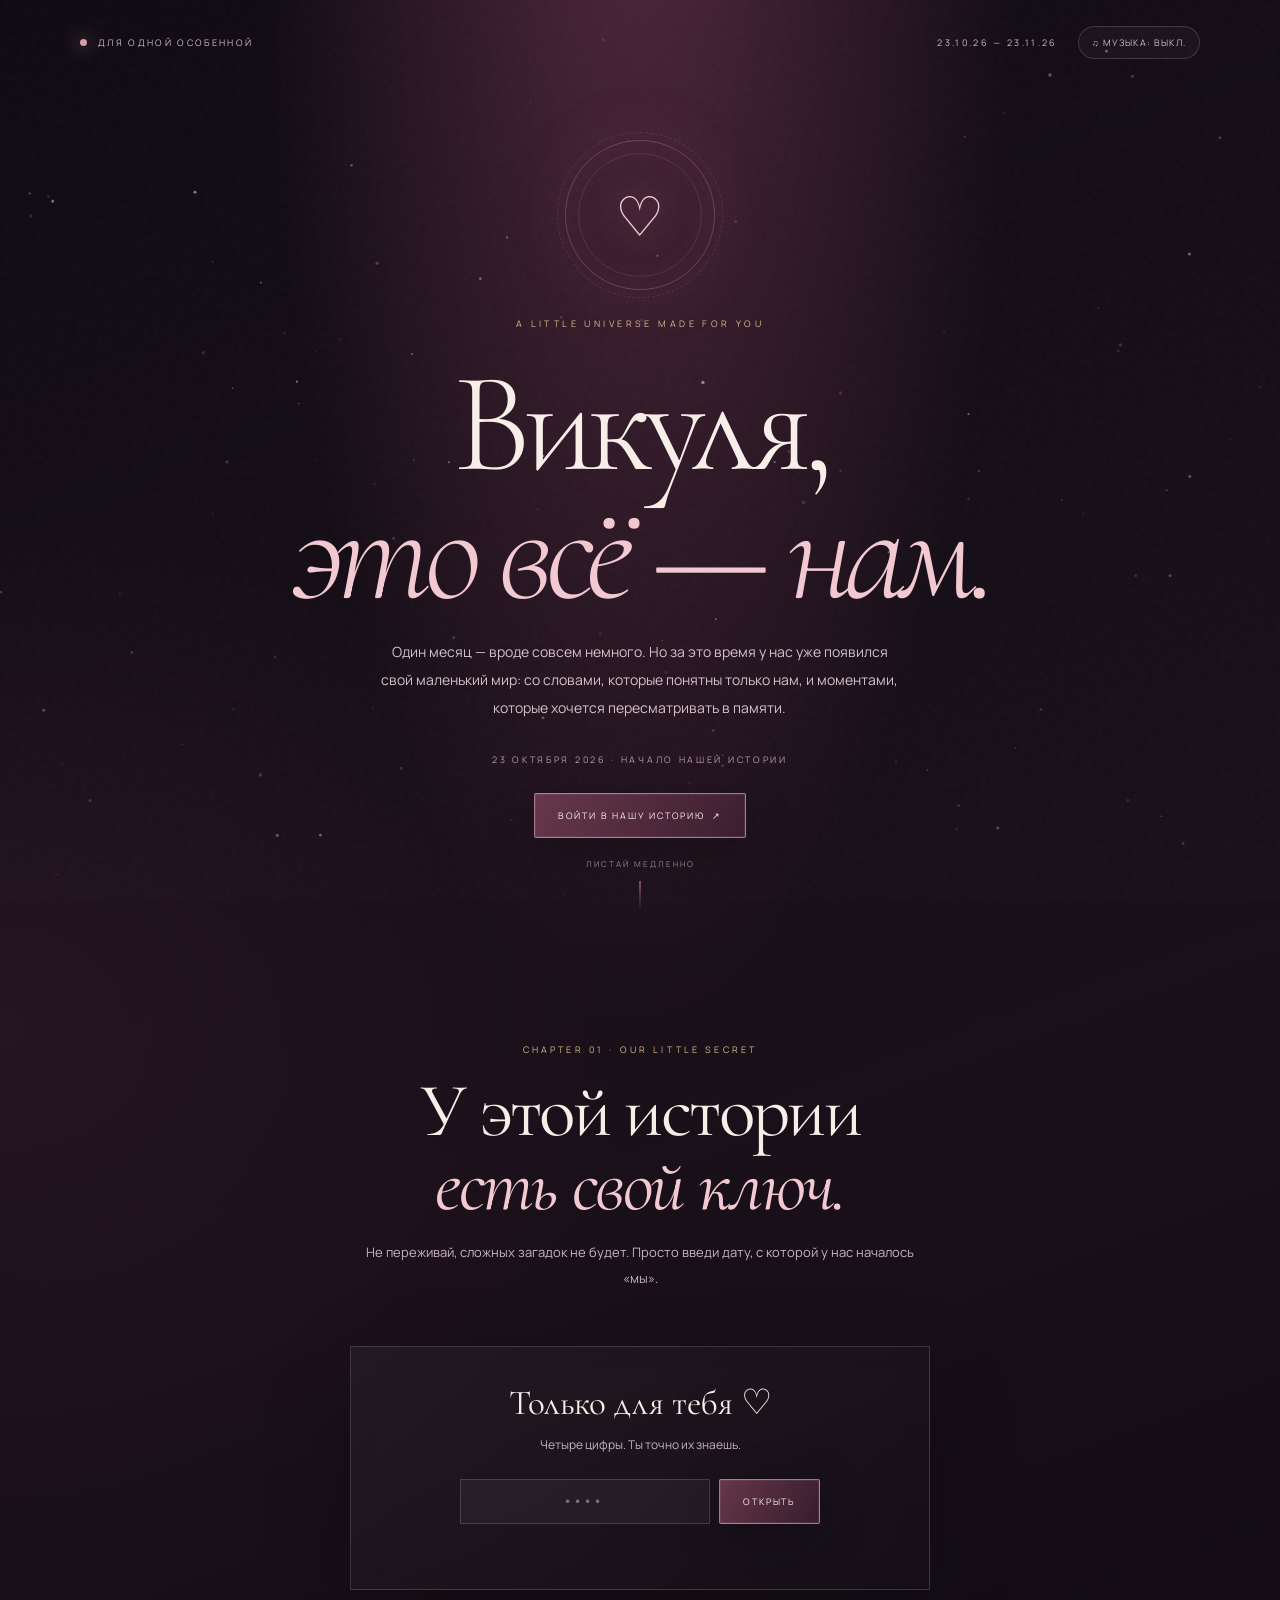
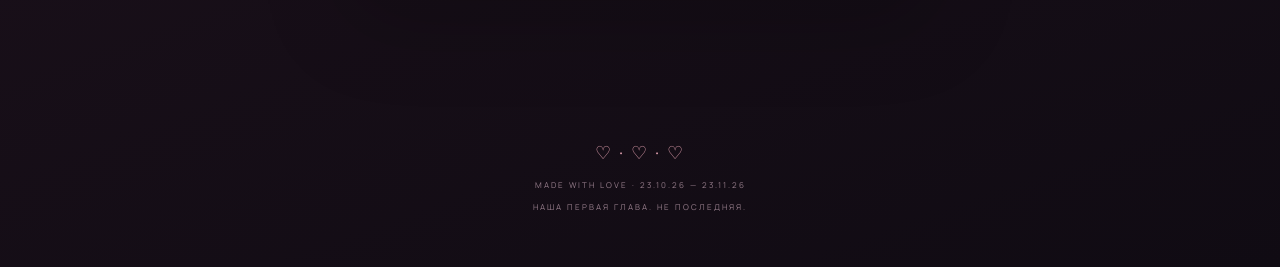
==== vikula/index.html @ 2ef0b01c "Publish Vikula romantic site" ====
<!doctype html>
<html lang="ru">
<head>
<meta charset="utf-8">
<meta name="viewport" content="width=device-width,initial-scale=1,viewport-fit=cover">
<meta name="theme-color" content="#100b13">
<meta name="description" content="Маленькая вселенная для Викулы. Наша первая глава — 23.10.26–23.11.26.">
<title>Викуля — наша маленькая вселенная</title>
<style>
@import url('https://fonts.googleapis.com/css2?family=Cormorant+Garamond:wght@300;400;500;600;700&family=Manrope:wght@300;400;500;600&family=Great+Vibes&display=swap');
:root{--night:#100b13;--night2:#1b101b;--wine:#57283b;--rose:#d99aa9;--blush:#f2c9d0;--cream:#f7eee8;--gold:#d9b98d;--muted:#c3aeb8;--line:rgba(247,238,232,.16);--serif:'Cormorant Garamond',Georgia,serif;--sans:'Manrope',sans-serif}
*{box-sizing:border-box}html{scroll-behavior:smooth;background:var(--night)}body{margin:0;color:var(--cream);font-family:var(--sans);background:radial-gradient(ellipse at 50% -10%,#51283c 0%,transparent 42%),radial-gradient(ellipse at 0% 55%,#251421 0%,transparent 35%),linear-gradient(160deg,#100b13,#1a101a 60%,#100b13);overflow-x:hidden}button{font:inherit;color:inherit}button:focus-visible,a:focus-visible{outline:2px solid var(--gold);outline-offset:5px}::selection{background:#a65d78;color:white}
#sky{position:fixed;inset:0;z-index:0;pointer-events:none;opacity:.8}.grain{position:fixed;inset:0;z-index:1;pointer-events:none;opacity:.07;background-image:url("data:image/svg+xml,%3Csvg viewBox='0 0 180 180' xmlns='http://www.w3.org/2000/svg'%3E%3Cfilter id='n'%3E%3CfeTurbulence type='fractalNoise' baseFrequency='.9' numOctaves='3' stitchTiles='stitch'/%3E%3C/filter%3E%3Crect width='100%25' height='100%25' filter='url(%23n)' opacity='.35'/%3E%3C/svg%3E")}
main,header,footer{position:relative;z-index:2}.shell{width:min(1120px,calc(100% - 42px));margin:auto}.nav{display:flex;align-items:center;justify-content:space-between;padding:26px 0;color:#d4bbc5;font-size:9px;letter-spacing:.26em;text-transform:uppercase}.brand{display:flex;align-items:center;gap:11px}.brand i{display:block;width:7px;height:7px;border-radius:50%;background:var(--rose);box-shadow:0 0 18px var(--rose)}.navright{display:flex;gap:20px;align-items:center}.sound{border:1px solid var(--line);background:#ffffff08;border-radius:30px;padding:9px 13px;font-size:9px;letter-spacing:.13em;text-transform:uppercase;cursor:pointer}
.hero{min-height:calc(100svh - 76px);display:grid;place-items:center;text-align:center;padding:55px 0 95px;position:relative}.hero-inner{max-width:850px}.overline{font-size:9px;letter-spacing:.38em;text-transform:uppercase;color:var(--gold)}h1,h2,h3,p{margin-top:0}.hero h1{font:300 clamp(64px,12vw,142px)/.78 var(--serif);letter-spacing:-.055em;margin:39px 0 30px}.hero h1 span{display:block;color:var(--blush);font-style:italic;margin-top:17px}.hero-copy{max-width:520px;margin:0 auto;color:#d5c1c8;font-size:14px;line-height:2}.hero-date{margin:31px 0 27px;color:#b99aa8;font-size:9px;letter-spacing:.3em}.cta{border:1px solid #d9a8b8a6;background:linear-gradient(120deg,#8d4b63a8,#482437a8);padding:15px 23px;text-transform:uppercase;font-size:9px;letter-spacing:.2em;cursor:pointer;transition:.35s;box-shadow:0 12px 45px #0004}.cta:hover{transform:translateY(-3px);box-shadow:0 18px 55px #0007;border-color:var(--blush)}.scrollhint{position:absolute;bottom:22px;left:50%;transform:translateX(-50%);font-size:8px;letter-spacing:.25em;color:#997d8a;text-transform:uppercase}.scrollhint:after{content:"";display:block;width:1px;height:30px;margin:12px auto 0;background:linear-gradient(var(--rose),transparent)}
.ornament{width:150px;height:150px;border:1px solid #d99aa94d;border-radius:50%;margin:0 auto 27px;display:grid;place-items:center;position:relative;box-shadow:0 0 70px #b65d7b18,inset 0 0 35px #b65d7b12}.ornament:before,.ornament:after{content:"";position:absolute;border:1px solid #d99aa927;border-radius:50%}.ornament:before{inset:12px}.ornament:after{inset:-9px;border-style:dashed;animation:spin 60s linear infinite}.bigheart{font-size:55px;color:var(--blush);text-shadow:0 0 28px #df91ad99;animation:beat 2.8s ease-in-out infinite}
section.content{padding:110px 0;scroll-margin-top:25px}.section-head{text-align:center;max-width:720px;margin:0 auto 55px}.kicker{color:var(--gold);font-size:9px;letter-spacing:.35em;text-transform:uppercase}.section-head h2{font:400 clamp(43px,7vw,76px)/.98 var(--serif);letter-spacing:-.035em;margin:18px 0}.section-head h2 em{color:var(--blush)}.section-head p{color:#c9b4be;font-size:13px;line-height:1.95;max-width:560px;margin:0 auto}
.lockbox{max-width:580px;margin:auto;text-align:center;padding:35px;border:1px solid var(--line);background:linear-gradient(140deg,#ffffff0a,#ffffff02);box-shadow:0 30px 90px #0003;backdrop-filter:blur(12px)}.lockbox h3{font:400 35px var(--serif);margin:0 0 10px}.lockbox p{font-size:12px;line-height:1.8;color:#c6b2bc}.passrow{display:flex;gap:9px;max-width:360px;margin:23px auto 0}.passrow input{min-width:0;flex:1;background:#ffffff0a;border:1px solid var(--line);padding:14px;color:white;text-align:center;letter-spacing:.4em;outline:none}.passrow input:focus{border-color:var(--rose)}.error{color:#f0a8b7;font-size:11px;min-height:18px;margin-top:12px}
.hidden-content{display:none}.hidden-content.show{display:block;animation:fadeup .9s both}
.timeline{max-width:820px;margin:auto;position:relative}.timeline:before{content:"";position:absolute;top:5px;bottom:5px;left:50%;width:1px;background:linear-gradient(transparent,#bd8298aa,#d9b98d88,transparent)}.event{width:50%;padding:0 44px 48px 0;position:relative}.event:nth-child(even){margin-left:50%;padding:0 0 48px 44px}.event:after{content:"";position:absolute;right:-5px;top:8px;width:9px;height:9px;border-radius:50%;background:var(--blush);box-shadow:0 0 17px #e9a4bd}.event:nth-child(even):after{right:auto;left:-4px}.eventcard{border:1px solid var(--line);padding:25px 27px;background:linear-gradient(140deg,#ffffff0c,#ffffff03);transition:.35s}.eventcard:hover{transform:translateY(-4px);border-color:#d99aa96b;background:#ffffff0d}.date{font-size:8px;letter-spacing:.24em;color:var(--gold);text-transform:uppercase}.event h3{font:400 30px/1.05 var(--serif);margin:13px 0 9px}.event p{font-size:12px;line-height:1.85;color:#c9b7c0;margin:0}.tag{display:inline-block;margin-top:15px;color:#e3b9c5;font-size:8px;letter-spacing:.15em;text-transform:uppercase}
.quote{max-width:760px;text-align:center;margin:25px auto 0;padding:38px 20px;border-top:1px solid var(--line);border-bottom:1px solid var(--line);font:italic clamp(28px,4.4vw,46px)/1.15 var(--serif);color:var(--blush)}.quote small{display:block;font:8px var(--sans);letter-spacing:.23em;text-transform:uppercase;color:#ad91a0;margin-top:17px}

.reasons{display:grid;grid-template-columns:repeat(3,1fr);gap:13px;max-width:900px;margin:auto}.reason{padding:25px 22px;border:1px solid var(--line);background:#ffffff06;min-height:175px;transition:.35s}.reason:hover{transform:translateY(-5px);background:#ffffff0d;border-color:#d99aa96b}.reason .num{font:italic 30px var(--serif);color:var(--gold)}.reason h3{font:400 25px var(--serif);margin:12px 0 7px}.reason p{font-size:11px;line-height:1.8;color:#c6b2bc;margin:0}
/* Cinematic letter scene */
.letter-wrap{max-width:760px;margin:0 auto}
.letter-actions.reveal-control{margin:0 auto 28px}
.letter{position:relative;width:100%;background:linear-gradient(145deg,#fff8f0 0%,#f5e9e2 55%,#ead8d2 100%);color:#46333a;padding:clamp(28px,6vw,62px);box-shadow:0 24px 70px #0005,0 3px 12px #fff8 inset;opacity:0;visibility:hidden;max-height:0;overflow:hidden;transform:translateY(28px) scale(.985);transform-origin:50% 0;transition:opacity .55s ease,transform .8s cubic-bezier(.16,1,.3,1),max-height .9s cubic-bezier(.2,.8,.2,1),visibility 0s linear .9s}
.letter:before{content:"";position:absolute;inset:11px;border:1px solid #95677645;pointer-events:none}
.letter:after{content:"♡";position:absolute;right:34px;top:24px;color:#b77d8b33;font:34px var(--serif)}
.letter.revealed{opacity:1;visibility:visible;transform:translateY(0) scale(1);max-height:1200px;transition:opacity .65s ease .05s,transform .85s cubic-bezier(.16,1,.3,1),max-height .9s cubic-bezier(.2,.8,.2,1),visibility 0s}
.letter .to{font-size:9px;letter-spacing:.2em;text-transform:uppercase;color:#936275}
.letter p{font:18px/1.85 var(--serif);margin:22px 0}
.signature{font:42px 'Great Vibes',cursive;color:#97566b;margin-top:28px}
.letter-actions{text-align:center;margin-top:30px}
@media(max-width:600px){.letter{padding:30px 24px}.letter p{font-size:16px;line-height:1.75}.signature{font-size:36px}}
@media(prefers-reduced-motion:reduce){.letter{transition:none;transform:none}.letter.revealed{transform:none}}
.footer{text-align:center;padding:40px 20px 55px;color:#967d8b;font-size:8px;letter-spacing:.25em;text-transform:uppercase}.footer .heartline{font-size:18px;color:var(--rose);display:block;margin-bottom:15px}
#toast{position:fixed;left:50%;bottom:25px;transform:translate(-50%,20px);background:#2b1724;border:1px solid #d99aa955;color:#f6e5e8;padding:12px 18px;font-size:11px;opacity:0;transition:.4s;z-index:10;pointer-events:none}#toast.show{opacity:1;transform:translate(-50%,0)}
@keyframes beat{50%{transform:scale(1.12)}}@keyframes spin{to{transform:rotate(360deg)}}@keyframes fadeup{from{opacity:0;transform:translateY(22px)}to{opacity:1;transform:none}}@keyframes float{to{transform:translateY(-110vh) rotate(25deg);opacity:0}}
@media(max-width:700px){.shell{width:calc(100% - 30px)}.nav{padding:20px 0;font-size:8px}.navright{gap:8px}.hero{min-height:calc(93svh - 60px);padding:35px 0 80px}.hero h1{font-size:clamp(62px,17vw,100px)}.hero-copy{font-size:12px}.ornament{width:125px;height:125px}.bigheart{font-size:45px}section.content{padding:78px 0}.section-head{margin-bottom:37px}.timeline:before{left:8px}.event,.event:nth-child(even){width:100%;margin:0;padding:0 0 25px 32px}.event:after,.event:nth-child(even):after{left:4px;right:auto}.eventcard{padding:21px}.reasons{grid-template-columns:1fr 1fr}.reason{min-height:160px;padding:19px}.passrow{flex-direction:column}.passrow .cta{width:100%}.lockbox{padding:28px 18px}.letter{width:94%;padding:27px 24px}.letter p{font-size:16px;line-height:1.72}.letter.revealed{max-height:1100px}}
@media(max-width:420px){.reasons{grid-template-columns:1fr}.reason{min-height:0}.navright .date-label{display:none}}
@media(prefers-reduced-motion:reduce){*,*:before,*:after{animation:none!important;scroll-behavior:auto!important;transition:none!important}}

/* Premium motion system */
.cta {
  position: relative;
  isolation: isolate;
  overflow: hidden;
  border-radius: 2px;
  box-shadow: 0 12px 45px #0004, 0 0 0 1px #d9a8b81a inset;
}
.cta:before {
  content: "";
  position: absolute;
  z-index: -1;
  inset: -30% auto -30% -45%;
  width: 34%;
  transform: skewX(-22deg);
  background: linear-gradient(90deg, transparent, #fff5, transparent);
  transition: left .8s cubic-bezier(.2,.7,.2,1);
}
.cta:hover:before { left: 125%; }
.cta:active { transform: translateY(0) scale(.975); }

.will-reveal {
  opacity: 0;
  filter: blur(9px);
  transform: translate3d(0, 27px, 0);
  transition:
    opacity .8s ease,
    filter .9s ease,
    transform .9s cubic-bezier(.2,.75,.2,1);
  transition-delay: var(--reveal-delay, 0ms);
}
.will-reveal.is-visible {
  opacity: 1;
  filter: blur(0);
  transform: translate3d(0,0,0);
}
.event:nth-child(even).will-reveal { transform: translate3d(22px,27px,0); }
.event:nth-child(odd).will-reveal { transform: translate3d(-22px,27px,0); }
.event.is-visible { transform: translate3d(0,0,0) !important; }

.letter-wrap {
  position: relative;
  isolation: isolate;
  perspective: 1500px;
  padding: 18px 0 12px;
}
.letter-aura {
  position: absolute;
  z-index: -1;
  inset: 8% 10%;
  border-radius: 50%;
  background: radial-gradient(ellipse, #e6a7bd38 0%, #b66c8830 38%, transparent 72%);
  filter: blur(38px);
  opacity: 0;
  transform: scale(.72);
  transition: opacity 1.2s ease, transform 1.6s cubic-bezier(.16,1,.3,1);
  pointer-events: none;
}
.letter-wrap:has(.letter.revealed) .letter-aura {
  opacity: 1;
  transform: scale(1.12);
}
.letter {
  position: relative;
  z-index: 1;
  width: 100%;
  max-height: 0;
  padding: 0 clamp(25px, 6vw, 62px);
  margin: 0 auto;
  overflow: hidden;
  visibility: hidden;
  opacity: 0;
  border: 1px solid #fff9;
  background:
    radial-gradient(ellipse at 12% 5%, #fffefa 0%, transparent 42%),
    linear-gradient(145deg, #fffaf3 0%, #f6eae3 53%, #ead8d0 100%);
  color: #46333a;
  box-shadow:
    0 3px 8px #0002,
    0 18px 35px #0003,
    0 42px 90px #0005,
    0 1px 0 #fff inset,
    0 -2px 8px #9b6b7012 inset;
  transform: translate3d(0,58px,-100px) rotateX(11deg) scale(.92);
  transform-origin: 50% 0%;
  transition:
    max-height 1.25s cubic-bezier(.2,.75,.2,1),
    padding .9s cubic-bezier(.2,.75,.2,1),
    opacity .85s ease,
    transform 1.35s cubic-bezier(.16,1,.3,1),
    visibility 0s linear 1.3s;
  will-change: transform, opacity;
}
.letter.revealed {
  max-height: 1800px;
  padding: clamp(30px, 6vw, 62px);
  visibility: visible;
  opacity: 1;
  transform: translate3d(0,0,0) rotateX(0) scale(1);
  transition:
    max-height 1.35s cubic-bezier(.2,.75,.2,1) .2s,
    padding .9s cubic-bezier(.2,.75,.2,1) .2s,
    opacity .85s ease .12s,
    transform 1.35s cubic-bezier(.16,1,.3,1),
    visibility 0s;
}
.letter:before {
  inset: 12px;
  border: 1px solid #95677642;
  box-shadow: 0 0 0 4px #fff3 inset;
}
.letter:after {
  right: 30px;
  top: 22px;
  color: #b77d8b2b;
  font-size: 38px;
}
.letter .letter-line {
  opacity: 0;
  filter: blur(7px);
  transform: translate3d(0,17px,0);
}
.letter.revealed .letter-line {
  animation: letterLineIn .85s cubic-bezier(.2,.7,.2,1) forwards;
}
.letter.revealed .to { animation-delay: .72s; }
.letter.revealed p:nth-of-type(1) { animation-delay: 1.08s; }
.letter.revealed p:nth-of-type(2) { animation-delay: 1.48s; }
.letter.revealed p:nth-of-type(3) { animation-delay: 1.9s; }
.letter.revealed .signature {
  animation: signatureIn 1.15s cubic-bezier(.16,1,.3,1) 2.45s forwards;
  transform-origin: 0 50%;
}
.letter .to {
  display: block;
  position: relative;
  z-index: 1;
  color: #936275;
  font-size: 10px;
  letter-spacing: .22em;
}
.letter p {
  position: relative;
  z-index: 1;
  font-size: clamp(16px, 2vw, 19px);
  line-height: 1.9;
  overflow-wrap: anywhere;
}
.signature {
  position: relative;
  z-index: 1;
  display: inline-block;
  font-size: clamp(38px, 6vw, 48px);
}
.letter-spark {
  position: absolute;
  z-index: 3;
  left: var(--x);
  bottom: 8%;
  color: #f0c5d2;
  font-size: 13px;
  text-shadow: 0 0 12px #f4bfd4, 0 0 25px #d99aa9;
  pointer-events: none;
  animation: letterSparkRise var(--duration) ease-out var(--delay) both;
}
.celebration-particle {
  position: fixed;
  z-index: 20;
  pointer-events: none;
  color: #f1c4d1;
  font-size: 19px;
  text-shadow: 0 0 16px #e8a9bf;
  animation: celebrationRise var(--duration) ease-out forwards;
}
@keyframes letterLineIn {
  to { opacity: 1; filter: blur(0); transform: translate3d(0,0,0); }
}
@keyframes signatureIn {
  0% { opacity: 0; filter: blur(8px); transform: translate3d(0,14px,0) scale(.94); }
  70% { opacity: 1; filter: blur(0); transform: translate3d(0,-2px,0) scale(1.025); }
  100% { opacity: 1; filter: blur(0); transform: translate3d(0,0,0) scale(1); }
}
@keyframes letterSparkRise {
  0% { opacity: 0; transform: translate3d(0,15px,0) scale(.6) rotate(-15deg); }
  18% { opacity: .85; }
  100% { opacity: 0; transform: translate3d(var(--drift),-95px,0) scale(.25) rotate(30deg); }
}
@keyframes celebrationRise {
  0% { opacity: 0; transform: translate3d(0,0,0) scale(.6) rotate(0); }
  15% { opacity: 1; }
  100% { opacity: 0; transform: translate3d(var(--dx),calc(-1 * var(--rise)),0) scale(.25) rotate(100deg); }
}
#openLetter:disabled { cursor: default; opacity: .72; }

@media(max-width:700px) {
  .letter-wrap { width: 100%; padding: 12px 0; }
  .letter { transform: translate3d(0,35px,-50px) rotateX(7deg) scale(.97); }
  .letter.revealed { max-height: 2000px; }
  .letter p { line-height: 1.78; }
  .letter:after { right: 23px; top: 18px; }
  .will-reveal, .event:nth-child(even).will-reveal, .event:nth-child(odd).will-reveal {
    transform: translate3d(0,22px,0);
  }
}
@media(max-width:380px) {
  .letter.revealed { padding: 28px 21px; }
  .letter p { font-size: 15px; }
  .letter:before { inset: 8px; }
  .hero h1 { font-size: clamp(56px,16vw,72px); }
}
@media(prefers-reduced-motion:reduce) {
  .will-reveal, .will-reveal.is-visible {
    opacity: 1; filter: none; transform: none; transition: none;
  }
  .letter:not(.revealed) {
    max-height: 0; padding: 0 clamp(25px, 6vw, 62px);
    opacity: 0; visibility: hidden; transform: none; transition: none;
  }
  .letter.revealed {
    max-height: none; padding: clamp(28px,6vw,62px);
    opacity: 1; visibility: visible; filter: none;
    transform: none; transition: none; animation: none;
  }
  .letter .letter-line, .letter.revealed .letter-line {
    opacity: 1; filter: none; transform: none; animation: none;
  }
  .letter-aura { display: none; }
  .letter-spark, .celebration-particle { display: none; }
  .cta:before { display: none; }
}

</style>
</head>
<body>
<canvas id="sky" aria-hidden="true"></canvas><div class="grain"></div>
<header class="shell nav"><div class="brand"><i></i><span>для одной особенной</span></div><div class="navright"><span class="date-label">23.10.26 — 23.11.26</span><button class="sound" id="soundBtn" type="button" aria-label="Включить фоновую музыку">♫ музыка: выкл.</button></div></header>
<main>
<section class="shell hero" id="top">
 <div class="hero-inner">
  <div class="ornament"><div class="bigheart">♡</div></div>
  <div class="overline">a little universe made for you</div>
  <h1>Викуля,<span>это всё — нам.</span></h1>
  <p class="hero-copy">Один месяц — вроде совсем немного. Но за это время у нас уже появился свой маленький мир: со словами, которые понятны только нам, и моментами, которые хочется пересматривать в памяти.</p>
  <div class="hero-date">23 ОКТЯБРЯ 2026 · НАЧАЛО НАШЕЙ ИСТОРИИ</div>
  <button class="cta" onclick="document.querySelector('#secret').scrollIntoView({behavior:'smooth'})">Войти в нашу историю&nbsp; ↗</button>
 </div><div class="scrollhint">листай медленно</div>
</section>
<section class="shell content" id="secret">
 <div class="section-head"><div class="kicker">chapter 01 · our little secret</div><h2>У этой истории<br><em>есть свой ключ.</em></h2><p>Не переживай, сложных загадок не будет. Просто введи дату, с которой у нас началось «мы».</p></div>
 <div class="lockbox"><h3>Только для тебя ♡</h3><p>Четыре цифры. Ты точно их знаешь.</p><div class="passrow"><input id="pass" type="password" maxlength="4" inputmode="numeric" placeholder="••••" aria-label="Дата начала отношений"><button class="cta" id="unlock">Открыть</button></div><div class="error" id="error" aria-live="polite"></div></div>
</section>
<div class="hidden-content" id="story">
 <section class="shell content">
  <div class="section-head"><div class="kicker">chapter 02 · pieces of us</div><h2>Из чего складывается<br><em>наше «мы».</em></h2><p>Не только большие даты. Иногда самые любимые воспоминания — это одна фраза в чате, смешной случай или обычный вечер, который почему-то остаётся в голове.</p></div>
  <div class="timeline">
   <article class="event"><div class="eventcard"><div class="date">23 октября 2026</div><h3>Появилось «мы»</h3><p>День, с которого началась наша общая история. Теперь у этой даты есть особенное место — и у меня есть человек, которому хочется посвящать такие страницы.</p><span class="tag">the beginning ♡</span></div></article>
   <article class="event"><div class="eventcard"><div class="date">28 октября 2026</div><h3>«Я только за к тебе»</h3><p>Твои слова: «ты же знаешь что я только за к тебе». Короткое сообщение, а сколько в нём тепла. Я сохранил его не просто так.</p><span class="tag">a message to keep</span></div></article>
   <article class="event"><div class="eventcard"><div class="date">31 октября 2026</div><h3>Слова, которые греют</h3><p>«Потому что я люблю тебя и ты мне дорог». Есть сообщения, которые хочется перечитывать. Это — одно из них.</p><span class="tag">forever in my mind</span></div></article>
   <article class="event"><div class="eventcard"><div class="date">Наши дни</div><h3>Свой собственный язык</h3><p>«Магия», «бегу», «бебебе», «скип» и всякие приколы, которые без контекста вообще ничего не объяснят другим людям. Зато нам — всё понятно.</p><span class="tag">only we understand</span></div></article>
  </div>
  <div class="quote">«Потому что я люблю тебя и ты мне дорог»<small>31 октября · твои слова, которые я берегу</small></div>
 </section>
 <section class="shell content">
  <div class="section-head"><div class="kicker">chapter 04 · little things</div><h2>Что я хочу<br><em>запомнить.</em></h2><p>Не идеальную картинку, а тебя настоящую. Наши разговоры, наши приколы и то чувство, когда даже обычный день становится особенным.</p></div>
  <div class="reasons">
   <article class="reason"><div class="num">01</div><h3>Твой смех</h3><p>Особенно когда мы начинаем смеяться с какой-нибудь абсолютной ерунды.</p></article>
   <article class="reason"><div class="num">02</div><h3>Наши словечки</h3><p>Маленький секретный язык, который со стороны звучит как набор случайных слов.</p></article>
   <article class="reason"><div class="num">03</div><h3>Твоя нежность</h3><p>В простых сообщениях, заботе и маленьких знаках внимания.</p></article>
   <article class="reason"><div class="num">04</div><h3>Наш хаос</h3><p>Даже если план пошёл не по плану — потом будет что вспомнить.</p></article>
   <article class="reason"><div class="num">05</div><h3>Быть рядом</h3><p>Хочется делить с тобой не только праздники, но и самые обычные дни.</p></article>
   <article class="reason"><div class="num">06</div><h3>Продолжение</h3><p>Это всего лишь первая глава. Мне очень интересно, что мы напишем дальше.</p></article>
  </div>
 </section>
 <section class="shell content" id="letterSection">
  <div class="section-head"><div class="kicker">the last chapter · open when ready</div><h2>Одно письмо.<br><em>Только для Викули.</em></h2><p>Я оставил для тебя несколько слов. Просто нажми — и письмо появится.</p></div>
  <div class="letter-wrap">
   <div class="letter-actions reveal-control"><button class="cta" id="openLetter" type="button">Открыть письмо ♡</button></div>
   <article class="letter" id="letter">
    <div class="to letter-line">Для моей Викули</div>
    <p class="letter-line">Викуля, с нашим первым месяцем. ❤️</p>
    <p class="letter-line">Я хотел сделать для тебя не просто поздравление, а маленькое место, куда можно вернуться и вспомнить, с чего всё начиналось. Один месяц — это только начало, но мне уже дорого то, что у нас появилось.</p>
    <p class="letter-line">Я не хочу обещать идеальную сказку. Я хочу настоящую историю: с поддержкой, честностью, объятиями, смехом, иногда с хаосом — но чтобы мы были друг у друга. Хочу узнавать тебя дальше, собирать новые воспоминания и однажды открыть эту страницу с мыслью: «смотри, сколько всего у нас уже было».</p>
    <p class="letter-line">Спасибо, что ты есть в моей жизни. Я очень дорожу тобой. Пусть это будет только первая из многих наших маленьких дат.</p>
    <div class="signature letter-line">Твой заяц ♡</div>
   </article>
  </div>
  <div class="letter-actions"><button class="cta" id="celebrate">Если ты улыбнулась — нажми сюда ♡</button></div>
 </section>
</div>
</main>
<footer class="footer"><span class="heartline">♡ · ♡ · ♡</span>made with love · 23.10.26 — 23.11.26<br><br>наша первая глава. не последняя.</footer>
<div id="toast" role="status" aria-live="polite"></div>
<script>
const $=s=>document.querySelector(s);
const canvas=$('#sky'),ctx=canvas.getContext('2d');let stars=[],w,h;
function resize(){w=canvas.width=innerWidth*devicePixelRatio;h=canvas.height=innerHeight*devicePixelRatio;canvas.style.width=innerWidth+'px';canvas.style.height=innerHeight+'px';stars=Array.from({length:Math.min(125,Math.floor(innerWidth/8))},()=>({x:Math.random()*w,y:Math.random()*h,r:Math.random()*1.5+.3,a:Math.random()*.55+.15,p:Math.random()*6.28}))}
function draw(t){ctx.clearRect(0,0,w,h);for(const s of stars){let a=s.a*(.65+.35*Math.sin(t*.0007+s.p));ctx.beginPath();ctx.arc(s.x,s.y,s.r*devicePixelRatio,0,Math.PI*2);ctx.fillStyle=`rgba(255,220,232,${a})`;ctx.fill()}requestAnimationFrame(draw)}
addEventListener('resize',resize);resize();requestAnimationFrame(draw);
function toast(t){const el=$('#toast');el.textContent=t;el.classList.add('show');setTimeout(()=>el.classList.remove('show'),2600)}
function unlock(){if($('#pass').value.replace(/\D/g,'')==='2310'){$('#error').textContent='';$('#story').classList.add('show');$('#story').scrollIntoView({behavior:'smooth'});toast('Добро пожаловать в нашу маленькую вселенную ♡')}else{$('#error').textContent='Подсказка: день и месяц, когда началось наше «мы».';$('#pass').value=''}}
$('#unlock').addEventListener('click',unlock);$('#pass').addEventListener('keydown',e=>{if(e.key==='Enter')unlock()});

let letterOpened = false;
let celebrationRunning = false;

function openLetter() {
  if (letterOpened) return;
  letterOpened = true;

  const letter = $('#letter');
  const button = $('#openLetter');
  const reduceMotion = window.matchMedia('(prefers-reduced-motion: reduce)').matches;

  button.textContent = 'Письмо открыто ♡';
  button.disabled = true;
  button.setAttribute('aria-expanded', 'true');

  // Force the initial hidden state to be committed before starting the reveal.
  letter.classList.add('revealed');
  letter.setAttribute('aria-label', 'Открытое письмо для Викулы');

  if (!reduceMotion) {
    window.setTimeout(() => {
      letter.scrollIntoView({ behavior: 'smooth', block: 'start' });
      createLetterSparkles();
    }, 520);
  } else {
    letter.scrollIntoView({ behavior: 'auto', block: 'start' });
  }
}

function createLetterSparkles() {
  const wrap = document.querySelector('.letter-wrap');
  if (!wrap || window.matchMedia('(prefers-reduced-motion: reduce)').matches) return;

  const symbols = ['✦', '♡', '·'];
  for (let i = 0; i < 13; i++) {
    const particle = document.createElement('span');
    particle.className = 'letter-spark';
    particle.textContent = symbols[i % symbols.length];
    particle.setAttribute('aria-hidden', 'true');
    particle.style.setProperty('--x', `${8 + Math.random() * 84}%`);
    particle.style.setProperty('--drift', `${Math.round(Math.random() * 70 - 35)}px`);
    particle.style.setProperty('--delay', `${Math.random() * 850}ms`);
    particle.style.setProperty('--duration', `${1800 + Math.random() * 1000}ms`);
    wrap.appendChild(particle);
    particle.addEventListener('animationend', () => particle.remove(), { once: true });
  }
}

$('#openLetter').addEventListener('click', openLetter);

function burst() {
  if (celebrationRunning) return;
  celebrationRunning = true;

  const reduceMotion = window.matchMedia('(prefers-reduced-motion: reduce)').matches;
  if (!reduceMotion) {
    const symbols = ['♡', '✦', '♥'];
    for (let i = 0; i < 20; i++) {
      const particle = document.createElement('span');
      particle.className = 'celebration-particle';
      particle.textContent = symbols[i % symbols.length];
      particle.setAttribute('aria-hidden', 'true');
      particle.style.left = `${8 + Math.random() * 84}vw`;
      particle.style.top = `${72 + Math.random() * 20}vh`;
      particle.style.setProperty('--dx', `${Math.random() * 150 - 75}px`);
      particle.style.setProperty('--rise', `${180 + Math.random() * 260}px`);
      particle.style.setProperty('--duration', `${1800 + Math.random() * 900}ms`);
      document.body.appendChild(particle);
      particle.addEventListener('animationend', () => particle.remove(), { once: true });
    }
  }

  toast('Я бы сейчас очень крепко тебя обнял. ❤️');
  window.setTimeout(() => { celebrationRunning = false; }, 2400);
}
$('#celebrate').addEventListener('click', burst);

// Reveal page sections and cards only as they enter the viewport.
(function initScrollReveals() {
  const reduceMotion = window.matchMedia('(prefers-reduced-motion: reduce)').matches;
  const targets = document.querySelectorAll(
    '.section-head, .event, .quote, .reason, .lockbox, .letter-actions'
  );

  if (reduceMotion || !('IntersectionObserver' in window)) {
    targets.forEach(el => el.classList.add('is-visible'));
    return;
  }

  targets.forEach((el, index) => {
    el.classList.add('will-reveal');
    if (el.classList.contains('reason')) {
      el.style.setProperty('--reveal-delay', `${(index % 3) * 90}ms`);
    }
  });

  const observer = new IntersectionObserver((entries, obs) => {
    entries.forEach(entry => {
      if (!entry.isIntersecting) return;
      entry.target.classList.add('is-visible');
      obs.unobserve(entry.target);
    });
  }, { threshold: 0.12, rootMargin: '0px 0px -35px 0px' });

  targets.forEach(el => observer.observe(el));
})();

// Gentle original ambient music via Web Audio; starts only after the visitor opts in.
let audioCtx=null,master=null,playing=false,notesTimer=null,step=0;
const chords=[[220,261.63,329.63],[196,246.94,293.66],[174.61,220,261.63],[196,246.94,293.66]];
function chord(){if(!audioCtx||!master)return;const now=audioCtx.currentTime;for(const f of chords[step%chords.length]){const o=audioCtx.createOscillator(),g=audioCtx.createGain();o.type='sine';o.frequency.value=f;o.detune.value=(Math.random()-.5)*5;g.gain.setValueAtTime(.0001,now);g.gain.exponentialRampToValueAtTime(.018,now+1.2);g.gain.exponentialRampToValueAtTime(.0001,now+4.7);o.connect(g);g.connect(master);o.start(now);o.stop(now+4.8)}step++}
async function toggleMusic(){if(!audioCtx){audioCtx=new(window.AudioContext||window.webkitAudioContext)();master=audioCtx.createGain();master.gain.value=.55;master.connect(audioCtx.destination)}if(audioCtx.state==='suspended')await audioCtx.resume();playing=!playing;if(playing){chord();notesTimer=setInterval(chord,4200);$('#soundBtn').textContent='♫ музыка: вкл.';$('#soundBtn').setAttribute('aria-label','Выключить фоновую музыку')}else{clearInterval(notesTimer);master.gain.setTargetAtTime(.0001,audioCtx.currentTime,.15);setTimeout(()=>{if(!playing)master.gain.setTargetAtTime(.55,audioCtx.currentTime,.01)},500);$('#soundBtn').textContent='♫ музыка: выкл.';$('#soundBtn').setAttribute('aria-label','Включить фоновую музыку')}}
$('#soundBtn').addEventListener('click',toggleMusic);
</script>
</body></html>
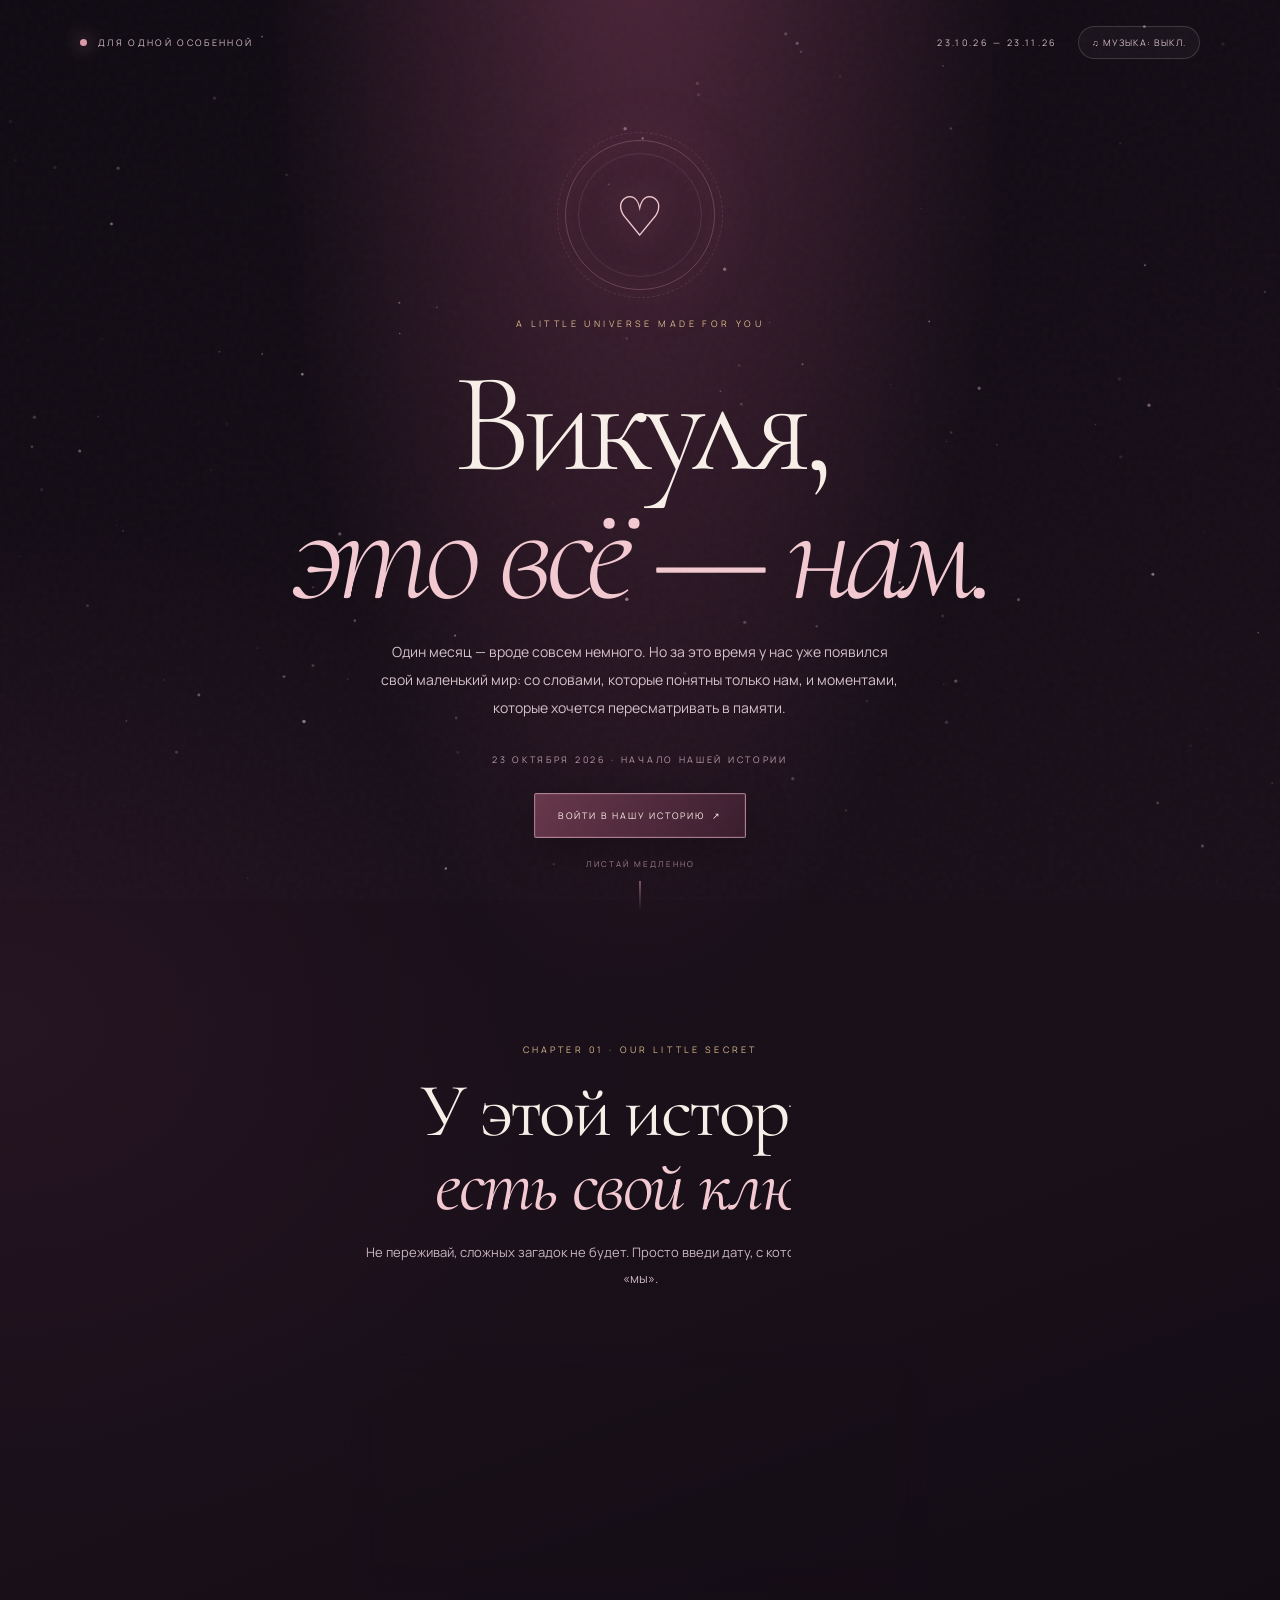
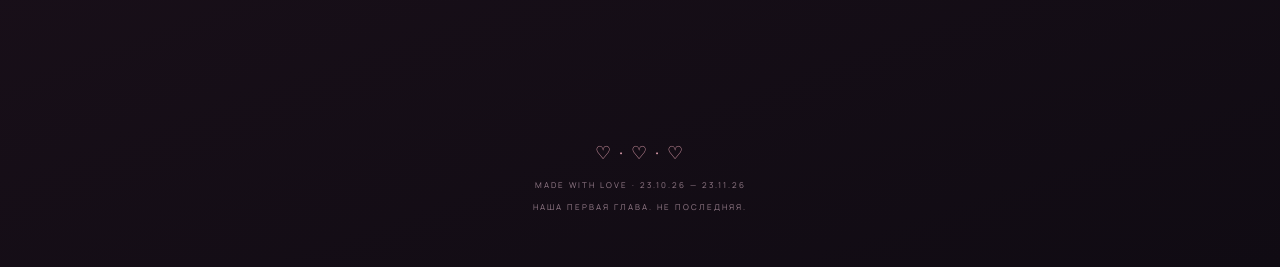
==== commit c1f5db2e: "Create cinematic envelope letter reveal and start music on unlock" ====
--- a/vikula/index.html
+++ b/vikula/index.html
@@ -271,6 +271,46 @@
   .letter-spark, .celebration-particle { display: none; }
   .cta:before { display: none; }
 }
+
+
+/* Hand-crafted envelope reveal */
+.letter-wrap{max-width:760px;perspective:1800px}
+.envelope-scene{position:relative;isolation:isolate;min-height:610px;margin:0 auto;display:flex;justify-content:center;align-items:flex-start;perspective:1800px;overflow:visible}
+.letter-aura{position:absolute;z-index:-1;top:10%;left:15%;width:70%;height:65%;border-radius:50%;background:radial-gradient(ellipse,#e9a9c74a 0%,#b66c8830 42%,transparent 72%);filter:blur(42px);opacity:.22;transform:scale(.8);transition:opacity 1.4s ease,transform 1.8s cubic-bezier(.16,1,.3,1);pointer-events:none}
+.envelope{position:absolute;z-index:2;left:50%;bottom:64px;width:min(540px,92%);height:280px;transform:translateX(-50%);filter:drop-shadow(0 28px 30px #0006);transform-style:preserve-3d}
+.envelope-back{position:absolute;inset:0;border:1px solid #f4d5dc88;border-radius:8px;background:linear-gradient(145deg,#9a5b70,#6e394f 55%,#482536);box-shadow:inset 0 1px 0 #fff5,inset 0 -16px 30px #30162466}
+.envelope-back:before{content:"";position:absolute;inset:10px;border:1px solid #f4d5dc35;border-radius:4px}
+.envelope-pocket{position:absolute;inset:0;border-radius:8px;z-index:4;background:linear-gradient(145deg,transparent 49.7%,#bd8093 50%,#8d5067 100%);clip-path:polygon(0 0,50% 58%,100% 0,100% 100%,0 100%);border-bottom:1px solid #f7dce455}
+.envelope-pocket:after{content:"";position:absolute;inset:0;background:linear-gradient(35deg,#552b40aa,transparent 50%,#e9b8c433);clip-path:polygon(0 100%,50% 47%,100% 100%)}
+.envelope-flap{position:absolute;z-index:5;left:0;top:0;width:100%;height:62%;background:linear-gradient(155deg,#d5a0ad,#a8667e 70%,#85465f);clip-path:polygon(0 0,100% 0,50% 100%);transform-origin:50% 0;transform:rotateX(0);backface-visibility:visible;transition:transform 1.05s cubic-bezier(.2,.75,.2,1),filter 1s ease;filter:drop-shadow(0 7px 6px #32162455)}
+.envelope-seal{position:absolute;z-index:7;left:50%;top:47%;width:52px;height:52px;display:grid;place-items:center;transform:translate(-50%,-50%);border-radius:50%;border:1px solid #f9e3d5;background:radial-gradient(circle at 35% 25%,#f7d9d5,#b56f82 65%,#743c52);color:#fff3e9;font:28px var(--serif);box-shadow:0 5px 18px #32162466,inset 0 1px 4px #fff9;transition:opacity .4s ease,transform .7s cubic-bezier(.16,1,.3,1)}
+.envelope-glint{position:absolute;z-index:8;inset:8px;border-radius:4px;pointer-events:none;background:linear-gradient(115deg,transparent 25%,#fff2 48%,transparent 62%);opacity:.45}
+.letter{position:absolute;z-index:3;top:225px;left:50%;width:min(500px,88%);max-height:0;padding:0 34px;margin:0;overflow:hidden;visibility:hidden;opacity:0;border:1px solid #fff9;border-radius:3px;background:radial-gradient(ellipse at 12% 5%,#fffefa 0%,transparent 42%),linear-gradient(145deg,#fffaf3,#f6eae3 58%,#ead8d0);color:#46333a;box-shadow:0 4px 12px #0002,0 24px 60px #0004,0 1px 0 #fff inset;transform:translate3d(-50%,115px,0) rotateX(8deg) scale(.94);transform-origin:50% 100%;transition:top 1.45s cubic-bezier(.16,1,.3,1),max-height 1.25s cubic-bezier(.2,.75,.2,1),padding .9s ease,opacity .7s ease,transform 1.45s cubic-bezier(.16,1,.3,1),visibility 0s linear 1.5s;will-change:transform,top}
+.letter:before{content:"";position:absolute;inset:12px;border:1px solid #95677642;box-shadow:0 0 0 4px #fff3 inset;pointer-events:none}
+.letter:after{content:"♡";position:absolute;right:28px;top:18px;color:#b77d8b30;font:36px var(--serif)}
+.letter-paper-inner{position:relative;z-index:1}
+.letter-topline{display:flex;justify-content:space-between;color:#a7868d;font-size:8px;letter-spacing:.2em;text-transform:uppercase;padding-bottom:17px;border-bottom:1px solid #a878842b}
+.letter-ornament{text-align:center;color:#bd8798;font-size:15px;letter-spacing:.35em;margin:20px 0 24px}
+.letter .to{display:block;color:#936275;font-size:10px;letter-spacing:.22em;text-transform:uppercase}
+.letter p{font:clamp(16px,2vw,18px)/1.82 var(--serif);margin:19px 0;overflow-wrap:anywhere}
+.letter .letter-line{opacity:0;filter:blur(7px);transform:translate3d(0,16px,0)}
+.letter-bottom-mark{text-align:center;margin-top:28px;padding-top:16px;border-top:1px solid #a878842b;color:#a7868d;font-size:7px;letter-spacing:.24em}
+.signature{display:inline-block;color:#97566b;font:clamp(38px,6vw,48px) 'Great Vibes',cursive;margin-top:16px}
+.envelope-scene.is-opening .envelope-flap{transform:rotateX(180deg);filter:drop-shadow(0 -3px 6px #32162444)}
+.envelope-scene.is-opening .envelope-seal{opacity:0;transform:translate(-50%,-50%) scale(.25) rotate(-30deg)}
+.envelope-scene.is-opening .letter{top:0;max-height:590px;padding:clamp(28px,5vw,42px);visibility:visible;opacity:1;transform:translate3d(-50%,0,0) rotateX(0) scale(1);transition:top 1.6s cubic-bezier(.16,1,.3,1) .48s,max-height 1.2s cubic-bezier(.2,.75,.2,1) .45s,padding .9s ease .45s,opacity .65s ease .48s,transform 1.6s cubic-bezier(.16,1,.3,1) .48s,visibility 0s .48s}
+.envelope-scene.is-opening .letter .to{animation:letterLineIn .8s ease 1.85s forwards}
+.envelope-scene.is-opening .letter p:nth-of-type(1){animation:letterLineIn .8s ease 2.12s forwards}
+.envelope-scene.is-opening .letter p:nth-of-type(2){animation:letterLineIn .8s ease 2.48s forwards}
+.envelope-scene.is-opening .letter p:nth-of-type(3){animation:letterLineIn .8s ease 2.86s forwards}
+.envelope-scene.is-opening .letter p:nth-of-type(4){animation:letterLineIn .8s ease 3.22s forwards}
+.envelope-scene.is-opening .letter .signature{animation:signatureIn 1s cubic-bezier(.16,1,.3,1) 3.65s forwards}
+.envelope-scene.is-opening .letter-aura{opacity:1;transform:scale(1.15)}
+.envelope-scene.is-opening .envelope{animation:envelopeSettle 1.3s ease .55s both}
+@keyframes envelopeSettle{0%,100%{transform:translateX(-50%) rotate(0)}35%{transform:translateX(-50%) rotate(-1deg)}70%{transform:translateX(-50%) rotate(1deg)}}
+@media(max-width:700px){.envelope-scene{min-height:620px}.envelope{width:94%;height:220px;bottom:45px}.letter{width:92%;top:185px}.envelope-scene.is-opening .letter{max-height:650px;padding:27px 23px}.letter p{font-size:15px;line-height:1.72}.letter-ornament{margin:15px 0 18px}.letter-bottom-mark{font-size:6px;letter-spacing:.16em}}
+@media(max-width:390px){.envelope-scene{min-height:650px}.envelope{height:190px;bottom:45px}.letter{width:94%;top:170px}.envelope-scene.is-opening .letter{padding:24px 19px}.letter p{font-size:14px}.letter:before{inset:8px}}
+@media(prefers-reduced-motion:reduce){.envelope-scene,.envelope,.envelope-flap,.envelope-seal,.letter,.letter-aura{animation:none!important;transition:none!important}.envelope-scene.is-opening .letter{top:0;max-height:650px;opacity:1;visibility:visible;transform:translateX(-50%);padding:28px 24px}.envelope-scene.is-opening .letter .letter-line{opacity:1;filter:none;transform:none;animation:none}.envelope-scene.is-opening .envelope-flap{transform:rotateX(180deg)}}
 
 </style>
 </head>
@@ -317,15 +357,30 @@
  <section class="shell content" id="letterSection">
   <div class="section-head"><div class="kicker">the last chapter · open when ready</div><h2>Одно письмо.<br><em>Только для Викули.</em></h2><p>Я оставил для тебя несколько слов. Просто нажми — и письмо появится.</p></div>
   <div class="letter-wrap">
-   <div class="letter-actions reveal-control"><button class="cta" id="openLetter" type="button">Открыть письмо ♡</button></div>
-   <article class="letter" id="letter">
-    <div class="to letter-line">Для моей Викули</div>
-    <p class="letter-line">Викуля, с нашим первым месяцем. ❤️</p>
-    <p class="letter-line">Я хотел сделать для тебя не просто поздравление, а маленькое место, куда можно вернуться и вспомнить, с чего всё начиналось. Один месяц — это только начало, но мне уже дорого то, что у нас появилось.</p>
-    <p class="letter-line">Я не хочу обещать идеальную сказку. Я хочу настоящую историю: с поддержкой, честностью, объятиями, смехом, иногда с хаосом — но чтобы мы были друг у друга. Хочу узнавать тебя дальше, собирать новые воспоминания и однажды открыть эту страницу с мыслью: «смотри, сколько всего у нас уже было».</p>
-    <p class="letter-line">Спасибо, что ты есть в моей жизни. Я очень дорожу тобой. Пусть это будет только первая из многих наших маленьких дат.</p>
-    <div class="signature letter-line">Твой заяц ♡</div>
-   </article>
+   <div class="letter-actions reveal-control"><button class="cta" id="openLetter" type="button" aria-expanded="false">Открыть письмо ♡</button></div>
+   <div class="envelope-scene" id="envelopeScene" aria-label="Закрытый конверт с письмом">
+    <div class="letter-aura" aria-hidden="true"></div>
+    <div class="envelope" aria-hidden="true">
+     <div class="envelope-back"></div>
+     <div class="envelope-flap"></div>
+     <div class="envelope-pocket"></div>
+     <div class="envelope-seal">♡</div>
+     <div class="envelope-glint"></div>
+    </div>
+    <article class="letter" id="letter" aria-label="Письмо для Викулы">
+     <div class="letter-paper-inner">
+      <div class="letter-topline"><span>23 · 10 · 26</span><span>с любовью</span></div>
+      <div class="letter-ornament">✦　♡　✦</div>
+      <div class="to letter-line">Для моей Викули</div>
+      <p class="letter-line">Викуля, с нашим первым месяцем. ❤️</p>
+      <p class="letter-line">Я хотел сделать для тебя не просто поздравление, а маленькое место, куда можно вернуться и вспомнить, с чего всё начиналось. Один месяц — это только начало, но мне уже дорого то, что у нас появилось.</p>
+      <p class="letter-line">Я не хочу обещать идеальную сказку. Я хочу настоящую историю: с поддержкой, честностью, объятиями, смехом, иногда с хаосом — но чтобы мы были друг у друга. Хочу узнавать тебя дальше, собирать новые воспоминания и однажды открыть эту страницу с мыслью: «смотри, сколько всего у нас уже было».</p>
+      <p class="letter-line">Спасибо, что ты есть в моей жизни. Я очень дорожу тобой. Пусть это будет только первая из многих наших маленьких дат.</p>
+      <div class="signature letter-line">Твой заяц ♡</div>
+      <div class="letter-bottom-mark">НАША ПЕРВАЯ ГЛАВА · НЕ ПОСЛЕДНЯЯ</div>
+     </div>
+    </article>
+   </div>
   </div>
   <div class="letter-actions"><button class="cta" id="celebrate">Если ты улыбнулась — нажми сюда ♡</button></div>
  </section>
@@ -340,7 +395,7 @@
 function draw(t){ctx.clearRect(0,0,w,h);for(const s of stars){let a=s.a*(.65+.35*Math.sin(t*.0007+s.p));ctx.beginPath();ctx.arc(s.x,s.y,s.r*devicePixelRatio,0,Math.PI*2);ctx.fillStyle=`rgba(255,220,232,${a})`;ctx.fill()}requestAnimationFrame(draw)}
 addEventListener('resize',resize);resize();requestAnimationFrame(draw);
 function toast(t){const el=$('#toast');el.textContent=t;el.classList.add('show');setTimeout(()=>el.classList.remove('show'),2600)}
-function unlock(){if($('#pass').value.replace(/\D/g,'')==='2310'){$('#error').textContent='';$('#story').classList.add('show');$('#story').scrollIntoView({behavior:'smooth'});toast('Добро пожаловать в нашу маленькую вселенную ♡')}else{$('#error').textContent='Подсказка: день и месяц, когда началось наше «мы».';$('#pass').value=''}}
+function unlock(){if($('#pass').value.replace(/\D/g,'')==='2310'){$('#error').textContent='';$('#story').classList.add('show');$('#story').scrollIntoView({behavior:'smooth'});toast('Добро пожаловать в нашу маленькую вселенную ♡');if(!playing)toggleMusic().catch(()=>{})}else{$('#error').textContent='Подсказка: день и месяц, когда началось наше «мы».';$('#pass').value=''}}
 $('#unlock').addEventListener('click',unlock);$('#pass').addEventListener('keydown',e=>{if(e.key==='Enter')unlock()});
 
 let letterOpened = false;
@@ -350,25 +405,23 @@
   if (letterOpened) return;
   letterOpened = true;
 
-  const letter = $('#letter');
+  const scene = $('#envelopeScene');
   const button = $('#openLetter');
   const reduceMotion = window.matchMedia('(prefers-reduced-motion: reduce)').matches;
 
-  button.textContent = 'Письмо открыто ♡';
+  button.textContent = 'Письмо уже открыто ♡';
   button.disabled = true;
   button.setAttribute('aria-expanded', 'true');
-
-  // Force the initial hidden state to be committed before starting the reveal.
-  letter.classList.add('revealed');
-  letter.setAttribute('aria-label', 'Открытое письмо для Викулы');
+  scene.classList.add('is-opening');
+  scene.setAttribute('aria-label', 'Открытое письмо для Викулы');
 
   if (!reduceMotion) {
     window.setTimeout(() => {
-      letter.scrollIntoView({ behavior: 'smooth', block: 'start' });
+      scene.scrollIntoView({ behavior: 'smooth', block: 'start' });
       createLetterSparkles();
-    }, 520);
+    }, 950);
   } else {
-    letter.scrollIntoView({ behavior: 'auto', block: 'start' });
+    scene.scrollIntoView({ behavior: 'auto', block: 'start' });
   }
 }
 
